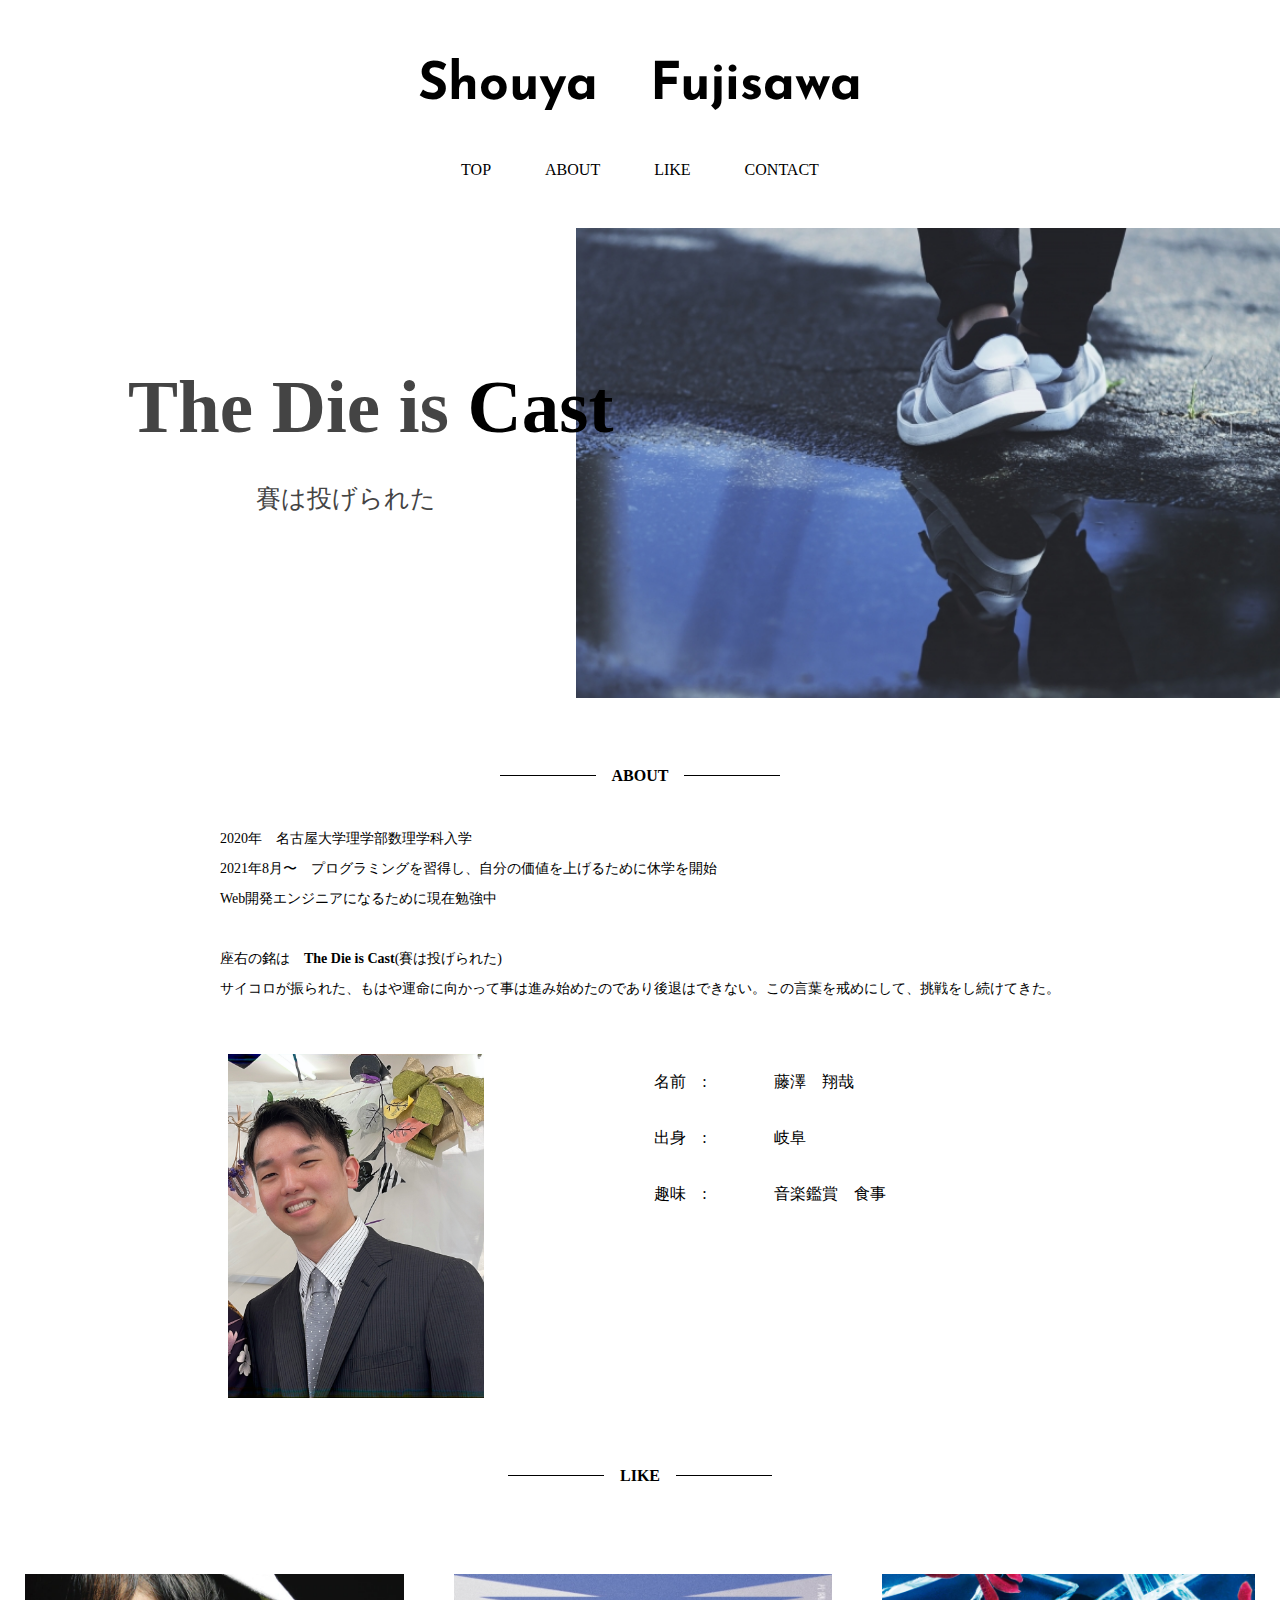
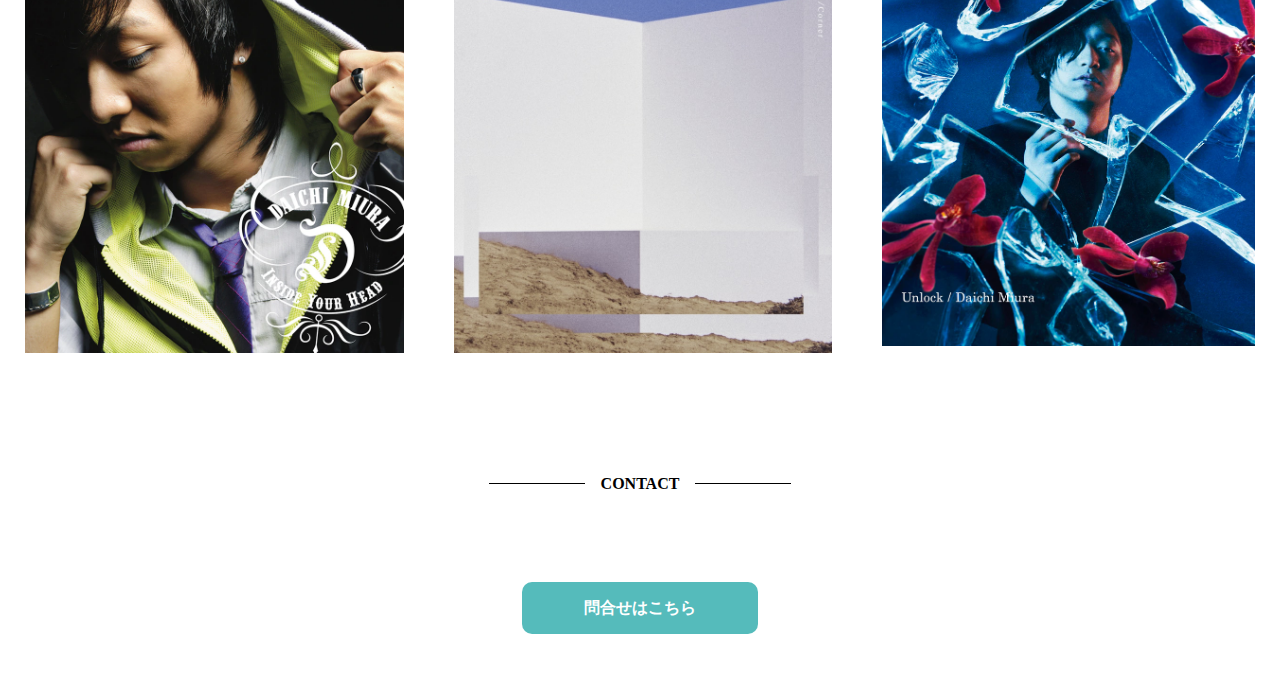
==== src/index.html @ 5d88c40e "srcディレクトリを追加" ====
<!DOCTYPE html>
<html lang="ja">
<head>
  <meta charset="UTF-8">
  <meta http-equiv="X-UA-Compatible" content="IE=edge">
  <meta name="viewport" content="width=device-width, initial-scale=1.0">
  <meta name="author" content="Shouya FUJISAWA">
  <link rel="stylesheet" href="css/reset.css">
  <link rel="stylesheet" href="css/style.css">
  <link rel="preconnect" href="https://fonts.googleapis.com">
  <link rel="preconnect" href="https://fonts.gstatic.com" crossorigin>
  <link href="https://fonts.googleapis.com/css2?family=Corinthia&family=Josefin+Sans:ital@1&display=swap"
  rel="stylesheet">
  <script src="http://ajax.googleapis.com/ajax/libs/jquery/1.8.3/jquery.min.js"></script>
  <script src="js/script.js"></script>
  <title>Shouya Fujisawa</title>
</head>
<body id="top">
  <header>
    <div class="header_wraper">
      <h1>Shouya　Fujisawa</h1>
      <nav class="main_nav">
        <ul class="nav_ul">
          <li><a href="#top">TOP</a></li>
          <li><a href="#about">ABOUT</a></li>
          <li><a href="#like">LIKE</a></li>
          <li><a href="#contact">CONTACT</a></li>
        </ul>
      </nav>
    </div>
  </header>

  <main>
    <div class="main_img">
      <img class="img_relative" src="image/mainImage.jpg" alt="">
      <h2 class="absolute_up">The Die is <span>Cast</span></h2>
      <p class="absolute_down">賽は投げられた</p>
    </div>

    <section id="about">
      <div>
        <div class="header">
          <h2 class="about_header-title">ABOUT</h2>
        </div>
        <div class="about_content">
          <div class="about_content-main">
            <p class="about_text">
              2020年　名古屋大学理学部数理学科入学　
              <br>
              2021年8月〜　プログラミングを習得し、自分の価値を上げるために休学を開始
              <br>
              Web開発エンジニアになるために現在勉強中
              <br>
              <br>
              座右の銘は　<strong>The Die is Cast</strong>(賽は投げられた)
              <br>
              サイコロが振られた、もはや運命に向かって事は進み始めたのであり後退はできない。この言葉を戒めにして、挑戦をし続けてきた。
            </p>
          </div>
          <div class="float_wraper">
              <img class="my-img" src="image/myself.jpg" alt="">
            <div class="right_content">
              <dl class="my-prof">
                <dt>名前　:</dt>
                <dd>藤澤　翔哉　</dd>
                <dt>出身　:</dt>
                <dd>岐阜</dd>
                <dt>趣味　:</dt>
                <dd>音楽鑑賞　食事</dd>
              </dl>
            </div>
          </div>
        </div>
      </div>
    </section>

    <section id="like">
      <div class="header">
        <h2 class="like_header-title">LIKE</h2>
      </div>
      <div class="like_content">
        <ul class="like_ul">
          <li><a href="https://www.youtube.com/watch?v=XDNfXLX3AtM" target="_blank"><img src="image/insideyourhead.webp" alt=""></a></li>
          <li><a href="https://www.youtube.com/watch?v=VhPa8uMTpTw" target="_blank"><img src="image/katasumi.jpg" alt=""></a></li>
          <li><a href="https://www.youtube.com/watch?v=CulN4ZhY34s" target="_blank"><img src="image/unlock.webp" alt=""></a></li>
        </ul>
      </div>
    </section>

    <section id="contact">
      <div class="header">
        <h2 class="contact_header-title">CONTACT</h2>
      </div>
      <a href="mailto:johnnyshouya@gmail.com" class="contact_btn">問合せはこちら</a>
    </section>
  </main>
</body>
</html>
---- src/css/style.css ----
header {
  display: block;
  text-align: center;
}

h1 {
  font-size: 52px;
  font-family: 'Josefin Sans', sans-serif;
  padding-top: 60px;
}

nav {
  display: block;
}

ul {
  list-style: none;
  
}

li {
  display: inline-block;
  padding: 50px 25px;
}

@media screen and (max-width: 767px) {
  li {
    display: inline-block;
    padding: 30px 25px 10px 25px;
  }
}


a {
  color: black;
  text-decoration: none;
}

a:hover{
  text-decoration: underline;
}

.main_img {
  position: relative;
}

.img_relative {
  margin: 0 0 0 auto;
  display: block;
  width: 55%;
}

@media screen and (max-width: 767px) {
  .img_relative {
    display: none;
  }
}


.absolute_up {
  color: #444444;
  position: absolute;
  top: 30%;
  left: 10%;
  font-size: 75px;
}

@media screen and (max-width: 767px) {
  .absolute_up {
    font-size: 60px;
    position: absolute;
    left: 18.5%;
    padding-top: 30px;
  }
}


.absolute_down {
  position: absolute;
  top: 55%;
  left: 20%;
  font-size: 25px;
  color: #444444;
}

@media screen and (max-width: 767px) {
  .absolute_down {
    display: none;
  }
}


span {
  color: black;
}

section {
  padding-top: 70px;
}

.header {
  display: flex;
  align-items: center;
  justify-content: center;
  padding-bottom: 40px;
}

@media screen and (max-width: 767px) {
  .header:first-child {
    display: flex;
    align-items: center;
    justify-content: center;
    padding-bottom: 40px;
    padding-top: 100px;
  }
}


.header:before, .header:after {
  border-top: 1px solid;
  content: "";
  width: 6em;
}
.header:before {
  margin-right: 1em;
}
.header:after {
  margin-left: 1em;
}

.about_content-main {
  margin: 0 auto;
  text-align: center;
}

.about_text {
  display: inline-block;
  text-align: left;
  font-size: 14px;
  line-height: 30px;
}

@media screen and (max-width: 767px) {
  .about_text {
    display: inline-block;
    text-align: left;
    font-size: 14px;
    line-height: 30px;
    padding: 0pc 10px;
  }
}

.float_wraper {
  display: flex;
  justify-content: center;
  padding-top: 50px;
}

.my-img {
  width: 20%;
  padding-right: 170px;
}

@media screen and (max-width: 767px) {
  .my-img {
    width: 20%;
    padding: 0 50px;
  }
}

.my-prof {
  display: flex;
  flex-wrap: wrap;
}

dl dt {
  width: 30%;
}
dl dd {
  width: 60%;
}

dt, dd {
  padding: 20px 0px;
}

.like_ul {
  display: flex;
}

.like_ul li {
  display: list-item;
}

li img {
  width: 100%;
}

.contact_btn {
  background-color: #55bbbb;
  width: 200px;
  display: block;
  padding: 18px;
  text-align: center;
  color: #fff;
  font-size: 16px;
  font-weight: bold;
  text-decoration: none;
  border-radius: 10px;
  margin: 50px auto;
  
}
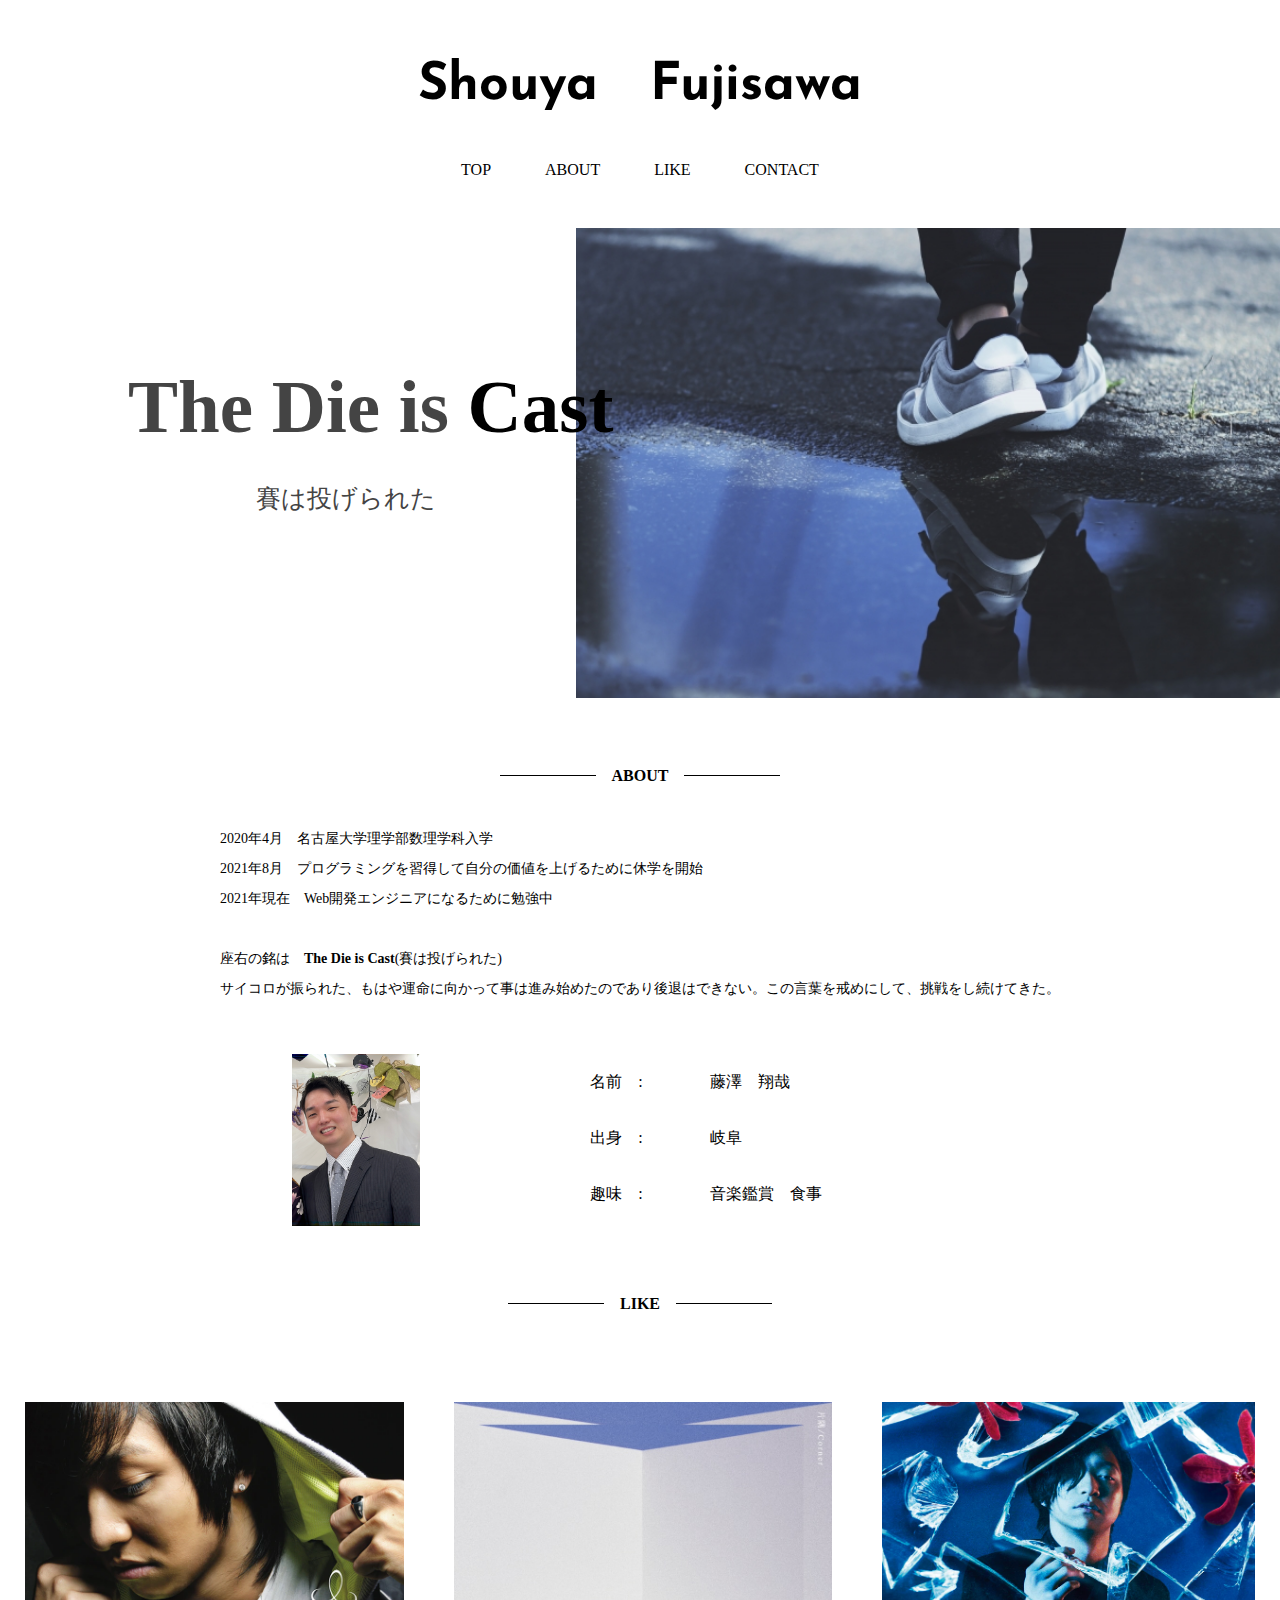
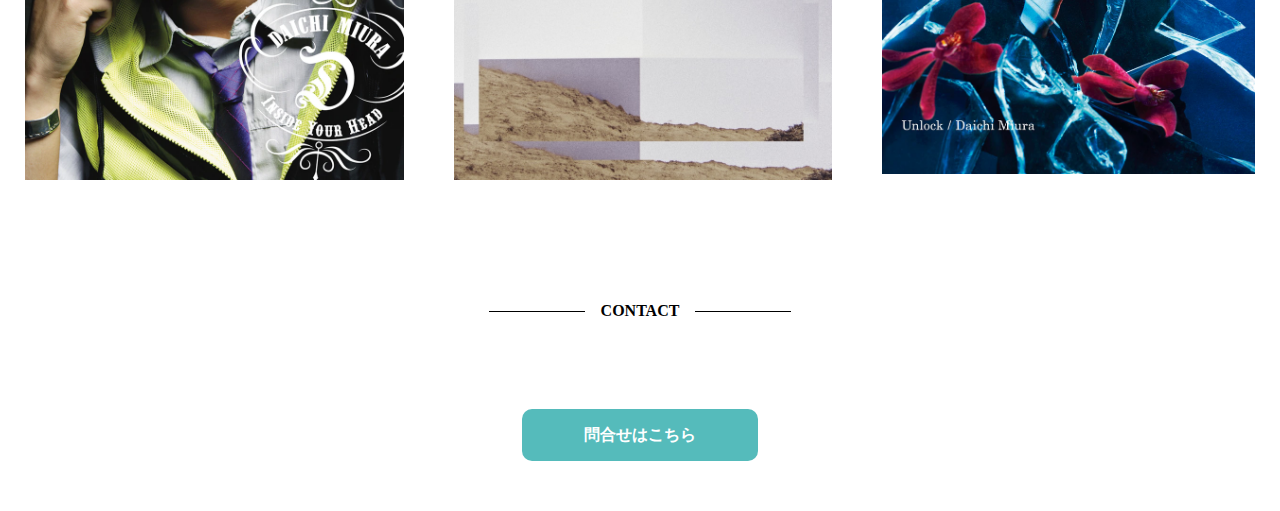
==== commit 11612908: "自己紹介欄を修正" ====
--- a/src/index.html
+++ b/src/index.html
@@ -45,11 +45,11 @@
         <div class="about_content">
           <div class="about_content-main">
             <p class="about_text">
-              2020年　名古屋大学理学部数理学科入学　
+              2020年4月　名古屋大学理学部数理学科入学　
               <br>
-              2021年8月〜　プログラミングを習得し、自分の価値を上げるために休学を開始
+              2021年8月　プログラミングを習得して自分の価値を上げるために休学を開始
               <br>
-              Web開発エンジニアになるために現在勉強中
+              2021年現在　Web開発エンジニアになるために勉強中
               <br>
               <br>
               座右の銘は　<strong>The Die is Cast</strong>(賽は投げられた)
--- a/src/css/style.css
+++ b/src/css/style.css
@@ -23,14 +23,6 @@
   padding: 50px 25px;
 }
 
-@media screen and (max-width: 767px) {
-  li {
-    display: inline-block;
-    padding: 30px 25px 10px 25px;
-  }
-}
-
-
 a {
   color: black;
   text-decoration: none;
@@ -50,13 +42,6 @@
   width: 55%;
 }
 
-@media screen and (max-width: 767px) {
-  .img_relative {
-    display: none;
-  }
-}
-
-
 .absolute_up {
   color: #444444;
   position: absolute;
@@ -65,16 +50,6 @@
   font-size: 75px;
 }
 
-@media screen and (max-width: 767px) {
-  .absolute_up {
-    font-size: 60px;
-    position: absolute;
-    left: 18.5%;
-    padding-top: 30px;
-  }
-}
-
-
 .absolute_down {
   position: absolute;
   top: 55%;
@@ -82,13 +57,6 @@
   font-size: 25px;
   color: #444444;
 }
-
-@media screen and (max-width: 767px) {
-  .absolute_down {
-    display: none;
-  }
-}
-
 
 span {
   color: black;
@@ -104,17 +72,6 @@
   justify-content: center;
   padding-bottom: 40px;
 }
-
-@media screen and (max-width: 767px) {
-  .header:first-child {
-    display: flex;
-    align-items: center;
-    justify-content: center;
-    padding-bottom: 40px;
-    padding-top: 100px;
-  }
-}
-
 
 .header:before, .header:after {
   border-top: 1px solid;
@@ -140,16 +97,6 @@
   line-height: 30px;
 }
 
-@media screen and (max-width: 767px) {
-  .about_text {
-    display: inline-block;
-    text-align: left;
-    font-size: 14px;
-    line-height: 30px;
-    padding: 0pc 10px;
-  }
-}
-
 .float_wraper {
   display: flex;
   justify-content: center;
@@ -157,15 +104,8 @@
 }
 
 .my-img {
-  width: 20%;
+  width: 10%;
   padding-right: 170px;
-}
-
-@media screen and (max-width: 767px) {
-  .my-img {
-    width: 20%;
-    padding: 0 50px;
-  }
 }
 
 .my-prof {
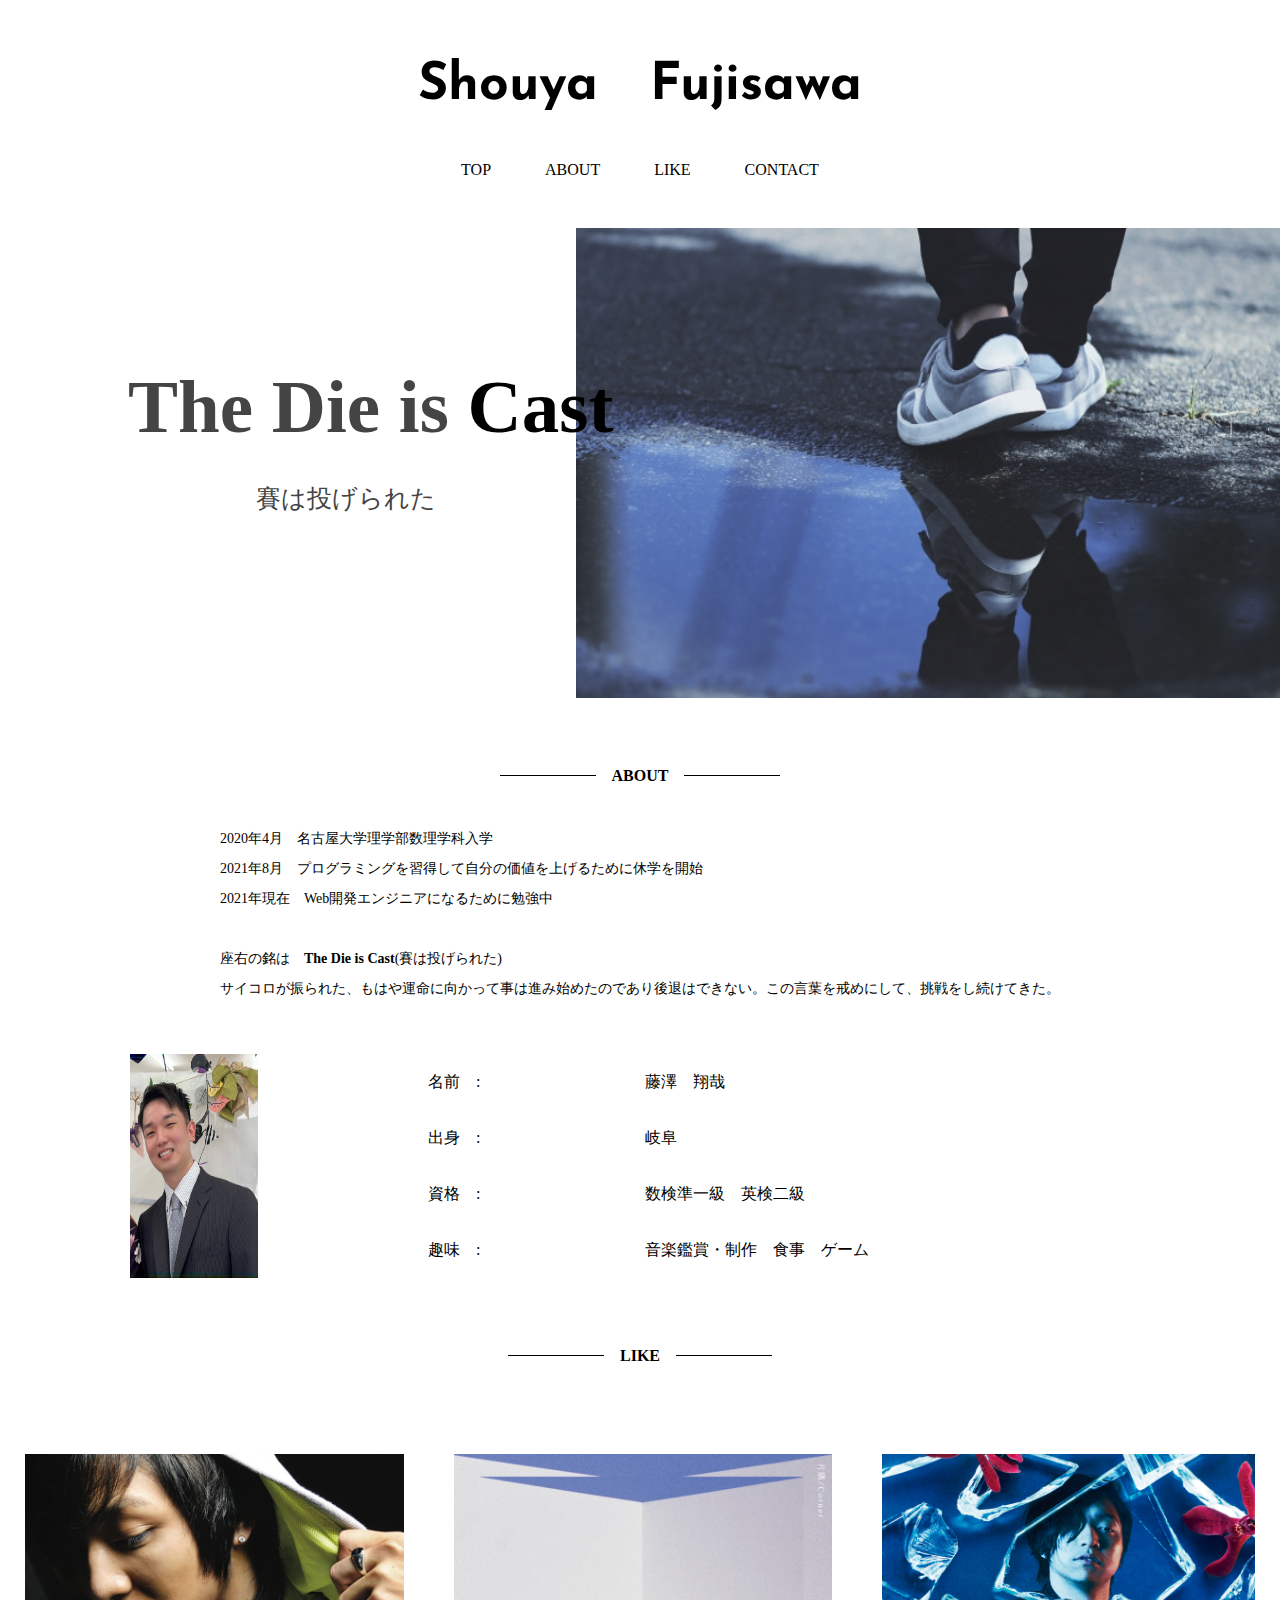
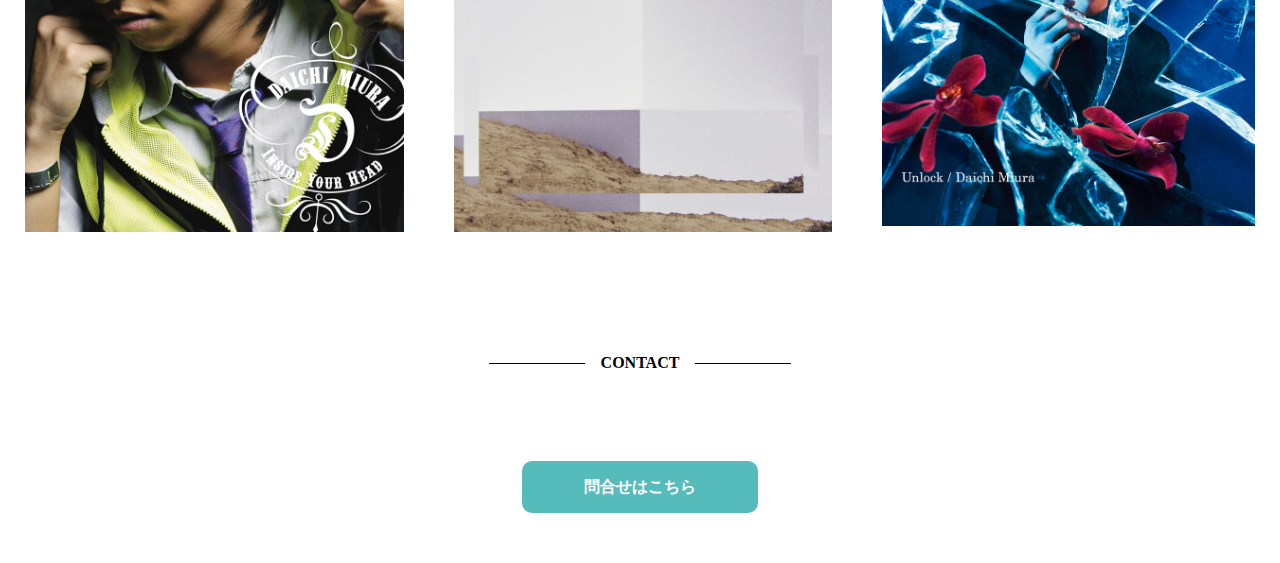
==== commit 778fdf6f: "自己紹介欄のHTMLを修正" ====
--- a/src/index.html
+++ b/src/index.html
@@ -65,8 +65,10 @@
                 <dd>藤澤　翔哉　</dd>
                 <dt>出身　:</dt>
                 <dd>岐阜</dd>
+                <dt>資格　:</dt>
+                <dd>数検準一級　英検二級</dd>
                 <dt>趣味　:</dt>
-                <dd>音楽鑑賞　食事</dd>
+                <dd>音楽鑑賞・制作　食事　ゲーム</dd>
               </dl>
             </div>
           </div>
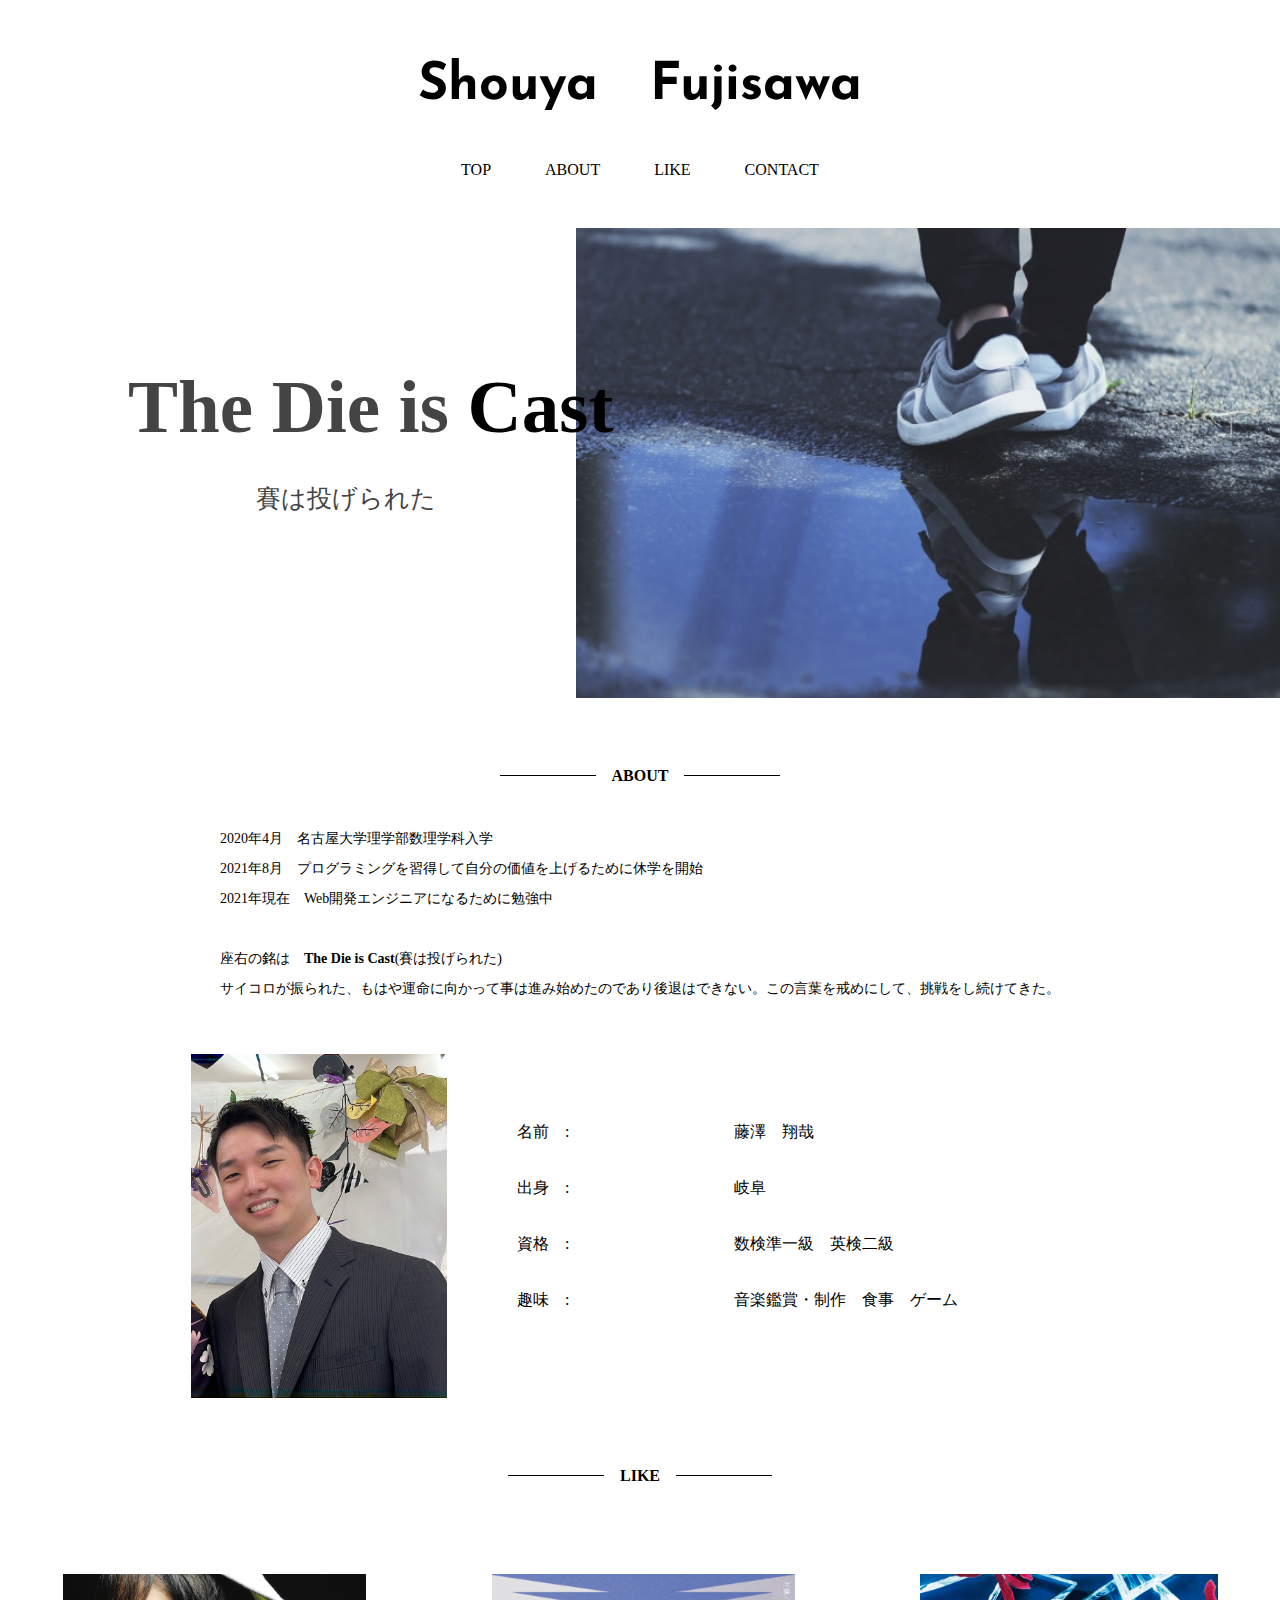
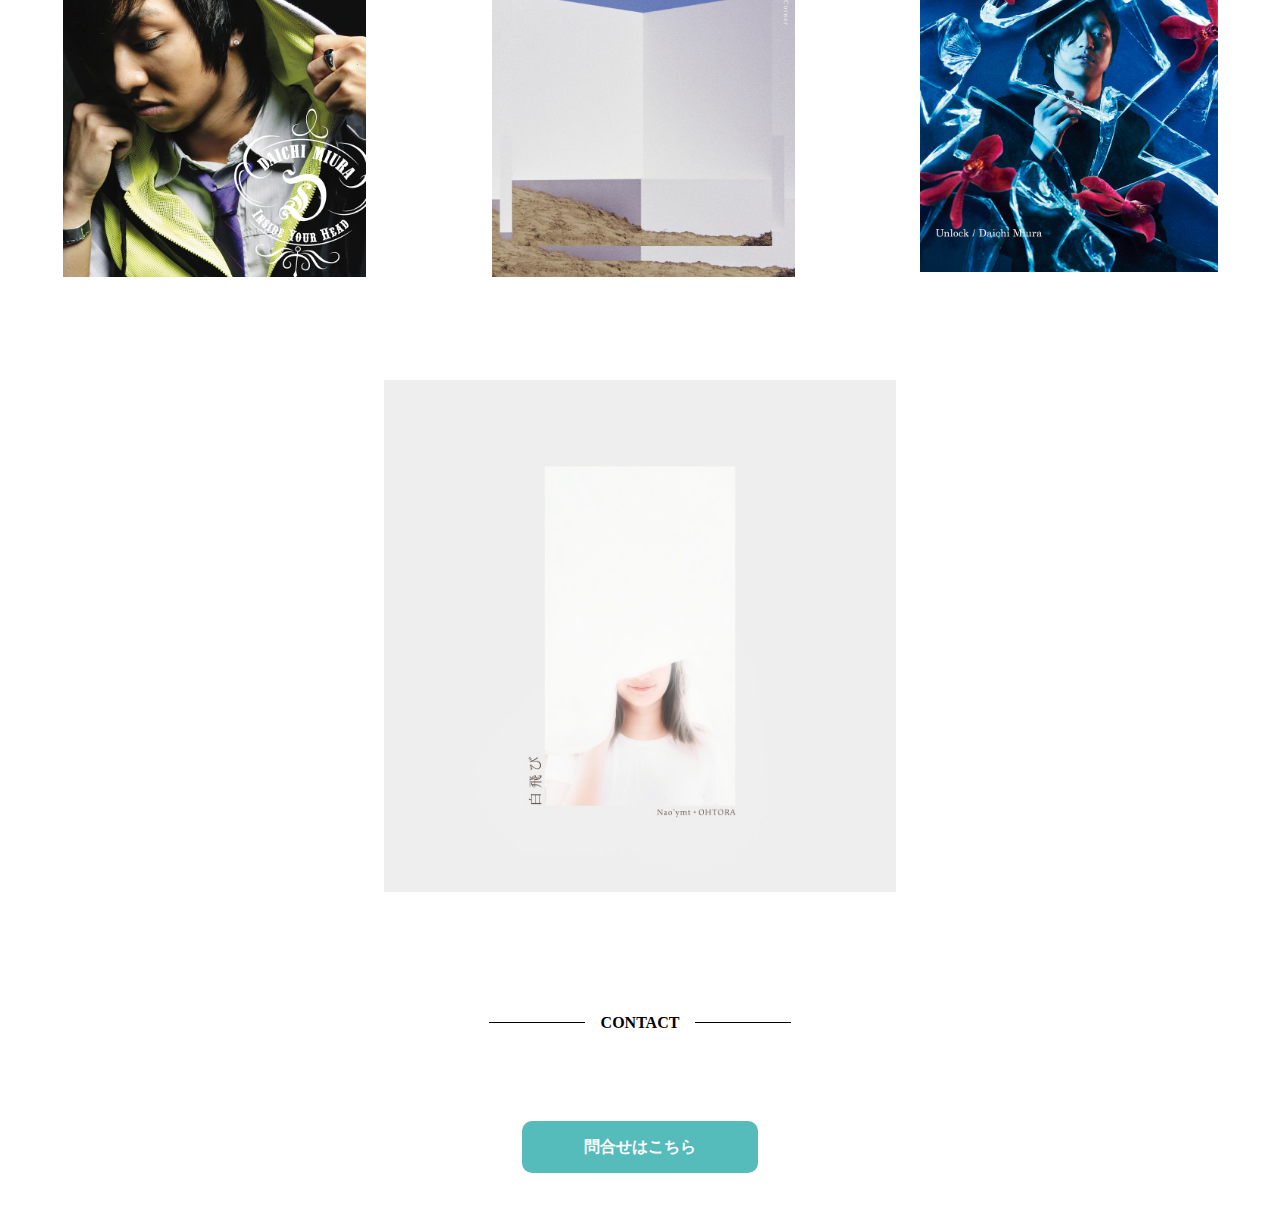
==== commit 3a8516e3: "Merge branch 'develop'" ====
--- a/src/index.html
+++ b/src/index.html
@@ -86,6 +86,9 @@
           <li><a href="https://www.youtube.com/watch?v=VhPa8uMTpTw" target="_blank"><img src="image/katasumi.jpg" alt=""></a></li>
           <li><a href="https://www.youtube.com/watch?v=CulN4ZhY34s" target="_blank"><img src="image/unlock.webp" alt=""></a></li>
         </ul>
+        <ul class="like_ul-bottom">
+          <li><a href="https://www.youtube.com/watch?v=fBi1KmcUpLw" target="_blank"><img src="image/shirotobi.jpg" alt=""></a></li>
+        </ul>
       </div>
     </section>
 
--- a/src/css/style.css
+++ b/src/css/style.css
@@ -23,6 +23,14 @@
   padding: 50px 25px;
 }
 
+@media screen and (max-width: 767px) {
+  li {
+    display: inline-block;
+    padding: 30px 25px 10px 25px;
+  }
+}
+
+
 a {
   color: black;
   text-decoration: none;
@@ -41,6 +49,13 @@
   display: block;
   width: 55%;
 }
+
+@media screen and (max-width: 767px) {
+  .img_relative {
+    display: none;
+  }
+}
+
 
 .absolute_up {
   color: #444444;
@@ -50,6 +65,16 @@
   font-size: 75px;
 }
 
+@media screen and (max-width: 767px) {
+  .absolute_up {
+    font-size: 60px;
+    position: absolute;
+    left: 18.5%;
+    padding-top: 30px;
+  }
+}
+
+
 .absolute_down {
   position: absolute;
   top: 55%;
@@ -58,6 +83,13 @@
   color: #444444;
 }
 
+@media screen and (max-width: 767px) {
+  .absolute_down {
+    display: none;
+  }
+}
+
+
 span {
   color: black;
 }
@@ -72,6 +104,17 @@
   justify-content: center;
   padding-bottom: 40px;
 }
+
+@media screen and (max-width: 767px) {
+  .header:first-child {
+    display: flex;
+    align-items: center;
+    justify-content: center;
+    padding-bottom: 40px;
+    padding-top: 100px;
+  }
+}
+
 
 .header:before, .header:after {
   border-top: 1px solid;
@@ -97,6 +140,16 @@
   line-height: 30px;
 }
 
+@media screen and (max-width: 767px) {
+  .about_text {
+    display: inline-block;
+    text-align: left;
+    font-size: 14px;
+    line-height: 30px;
+    padding: 0pc 10px;
+  }
+}
+
 .float_wraper {
   display: flex;
   justify-content: center;
@@ -104,20 +157,28 @@
 }
 
 .my-img {
-  width: 10%;
-  padding-right: 170px;
+  width: 20%;
+  padding-left: 150px;
+}
+
+@media screen and (max-width: 767px) {
+  .my-img {
+    width: 20%;
+    padding: 0 50px;
+  }
 }
 
 .my-prof {
   display: flex;
   flex-wrap: wrap;
+  padding: 50px 0px 0px 70px;
 }
 
 dl dt {
   width: 30%;
 }
 dl dd {
-  width: 60%;
+  width: 50%;
 }
 
 dt, dd {
@@ -126,14 +187,24 @@
 
 .like_ul {
   display: flex;
-}
-
-.like_ul li {
-  display: list-item;
-}
+  text-align: center;
+}
+
+.like_ul-bottom {
+  text-align: center;
+}
+
+/* .like_ul li {
+  display: flex;
+  flex-wrap: wrap;
+} */
 
 li img {
   width: 100%;
+}
+
+li img:first-child {
+  width: 80%;
 }
 
 .contact_btn {
@@ -148,5 +219,4 @@
   text-decoration: none;
   border-radius: 10px;
   margin: 50px auto;
-  
 }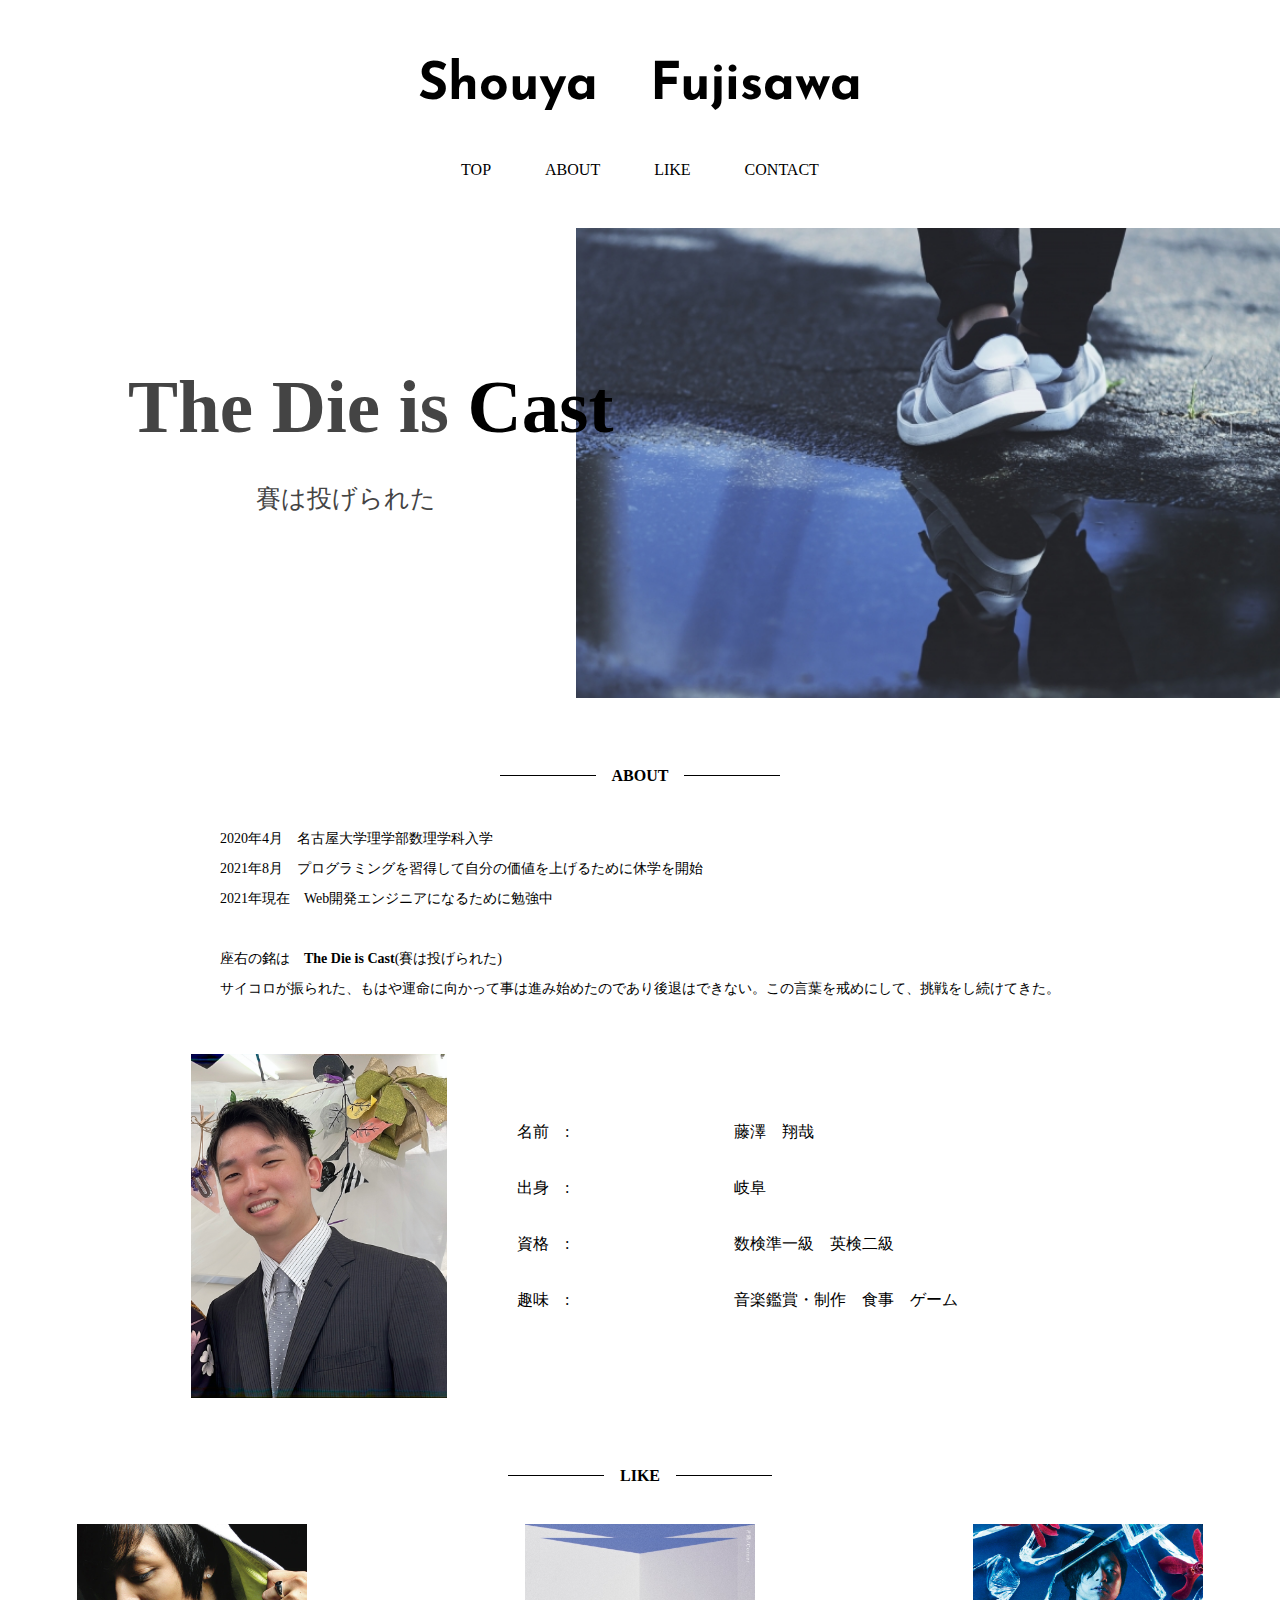
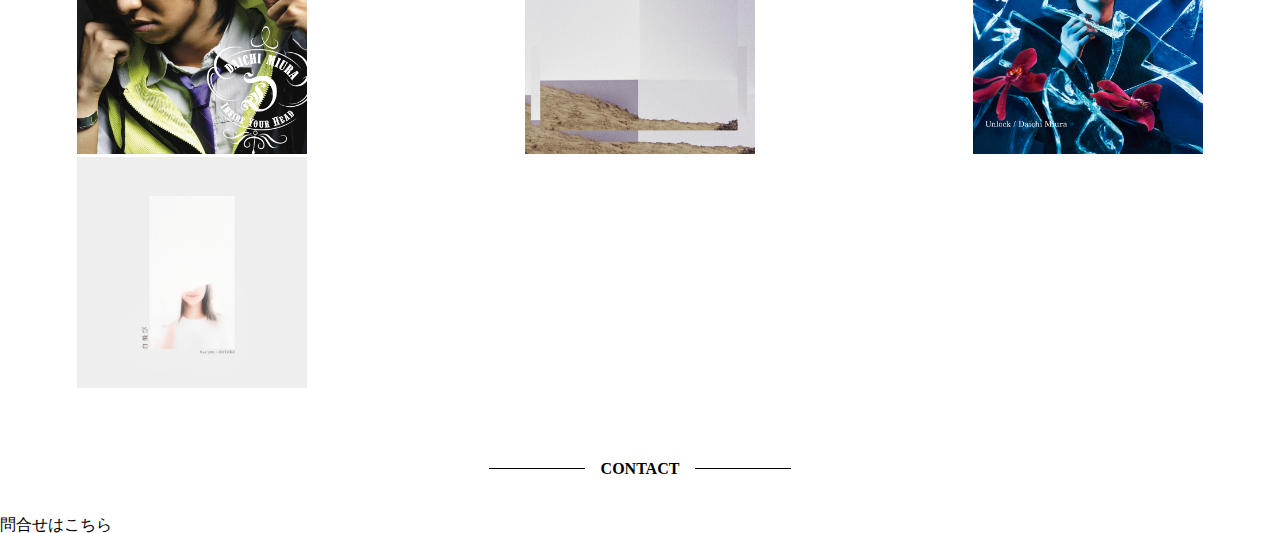
==== commit e17dc636: "like画像を二段構成にした" ====
--- a/src/index.html
+++ b/src/index.html
@@ -80,16 +80,17 @@
       <div class="header">
         <h2 class="like_header-title">LIKE</h2>
       </div>
+      <div class="test">
       <div class="like_content">
-        <ul class="like_ul">
-          <li><a href="https://www.youtube.com/watch?v=XDNfXLX3AtM" target="_blank"><img src="image/insideyourhead.webp" alt=""></a></li>
-          <li><a href="https://www.youtube.com/watch?v=VhPa8uMTpTw" target="_blank"><img src="image/katasumi.jpg" alt=""></a></li>
-          <li><a href="https://www.youtube.com/watch?v=CulN4ZhY34s" target="_blank"><img src="image/unlock.webp" alt=""></a></li>
-        </ul>
-        <ul class="like_ul-bottom">
+        <a href="https://www.youtube.com/watch?v=XDNfXLX3AtM" target="_blank"><img src="image/insideyourhead.webp" alt=""></a>
+        <a href="https://www.youtube.com/watch?v=VhPa8uMTpTw" target="_blank"><img src="image/katasumi.jpg" alt=""></a>
+        <a href="https://www.youtube.com/watch?v=CulN4ZhY34s" target="_blank"><img src="image/unlock.webp" alt=""></a>
+        <a href="https://www.youtube.com/watch?v=fBi1KmcUpLw" target="_blank"><img src="image/shirotobi.jpg" alt=""></a>
+      </div>
+      </div>
+        <!-- <ul class="like_ul-bottom">
           <li><a href="https://www.youtube.com/watch?v=fBi1KmcUpLw" target="_blank"><img src="image/shirotobi.jpg" alt=""></a></li>
-        </ul>
-      </div>
+        </ul> -->
     </section>
 
     <section id="contact">
--- a/src/css/style.css
+++ b/src/css/style.css
@@ -5,7 +5,7 @@
 
 h1 {
   font-size: 52px;
-  font-family: 'Josefin Sans', sans-serif;
+  font-family: "Josefin Sans", sans-serif;
   padding-top: 60px;
 }
 
@@ -15,7 +15,6 @@
 
 ul {
   list-style: none;
-  
 }
 
 li {
@@ -30,13 +29,12 @@
   }
 }
 
-
 a {
   color: black;
   text-decoration: none;
 }
 
-a:hover{
+a:hover {
   text-decoration: underline;
 }
 
@@ -55,7 +53,6 @@
     display: none;
   }
 }
-
 
 .absolute_up {
   color: #444444;
@@ -74,7 +71,6 @@
   }
 }
 
-
 .absolute_down {
   position: absolute;
   top: 55%;
@@ -89,7 +85,6 @@
   }
 }
 
-
 span {
   color: black;
 }
@@ -115,8 +110,8 @@
   }
 }
 
-
-.header:before, .header:after {
+.header:before,
+.header:after {
   border-top: 1px solid;
   content: "";
   width: 6em;
@@ -181,33 +176,56 @@
   width: 50%;
 }
 
-dt, dd {
+dt,
+dd {
   padding: 20px 0px;
 }
 
-.like_ul {
-  display: flex;
-  text-align: center;
-}
-
-.like_ul-bottom {
-  text-align: center;
-}
-
-/* .like_ul li {
-  display: flex;
+/* .test {
+  align-items: center;
+} */
+
+.like_content {
+  display: flex;
+  flex-direction: row;
   flex-wrap: wrap;
+  text-align: center;
+  justify-content: space-between;
+}
+
+.like_content a {
+  width: 30%;
+  height: auto;
+  
+}
+
+.like_content img {
+  width: 60%;
+}
+
+.like_content 
+
+/* .like_ul-bottom {
+  text-align: center;
 } */
 
+/* .like_ul  {
+  display: flex;
+  flex-direction: row;
+  flex-wrap: wrap;
+}
+
+
 li img {
-  width: 100%;
+  width: 30%;
 }
 
 li img:first-child {
-  width: 80%;
-}
+  width: 30%;
+} */
 
 .contact_btn {
+  position: relative;
   background-color: #55bbbb;
   width: 200px;
   display: block;
@@ -218,5 +236,5 @@
   font-weight: bold;
   text-decoration: none;
   border-radius: 10px;
-  margin: 50px auto;
-}+  margin: 100px auto;
+}
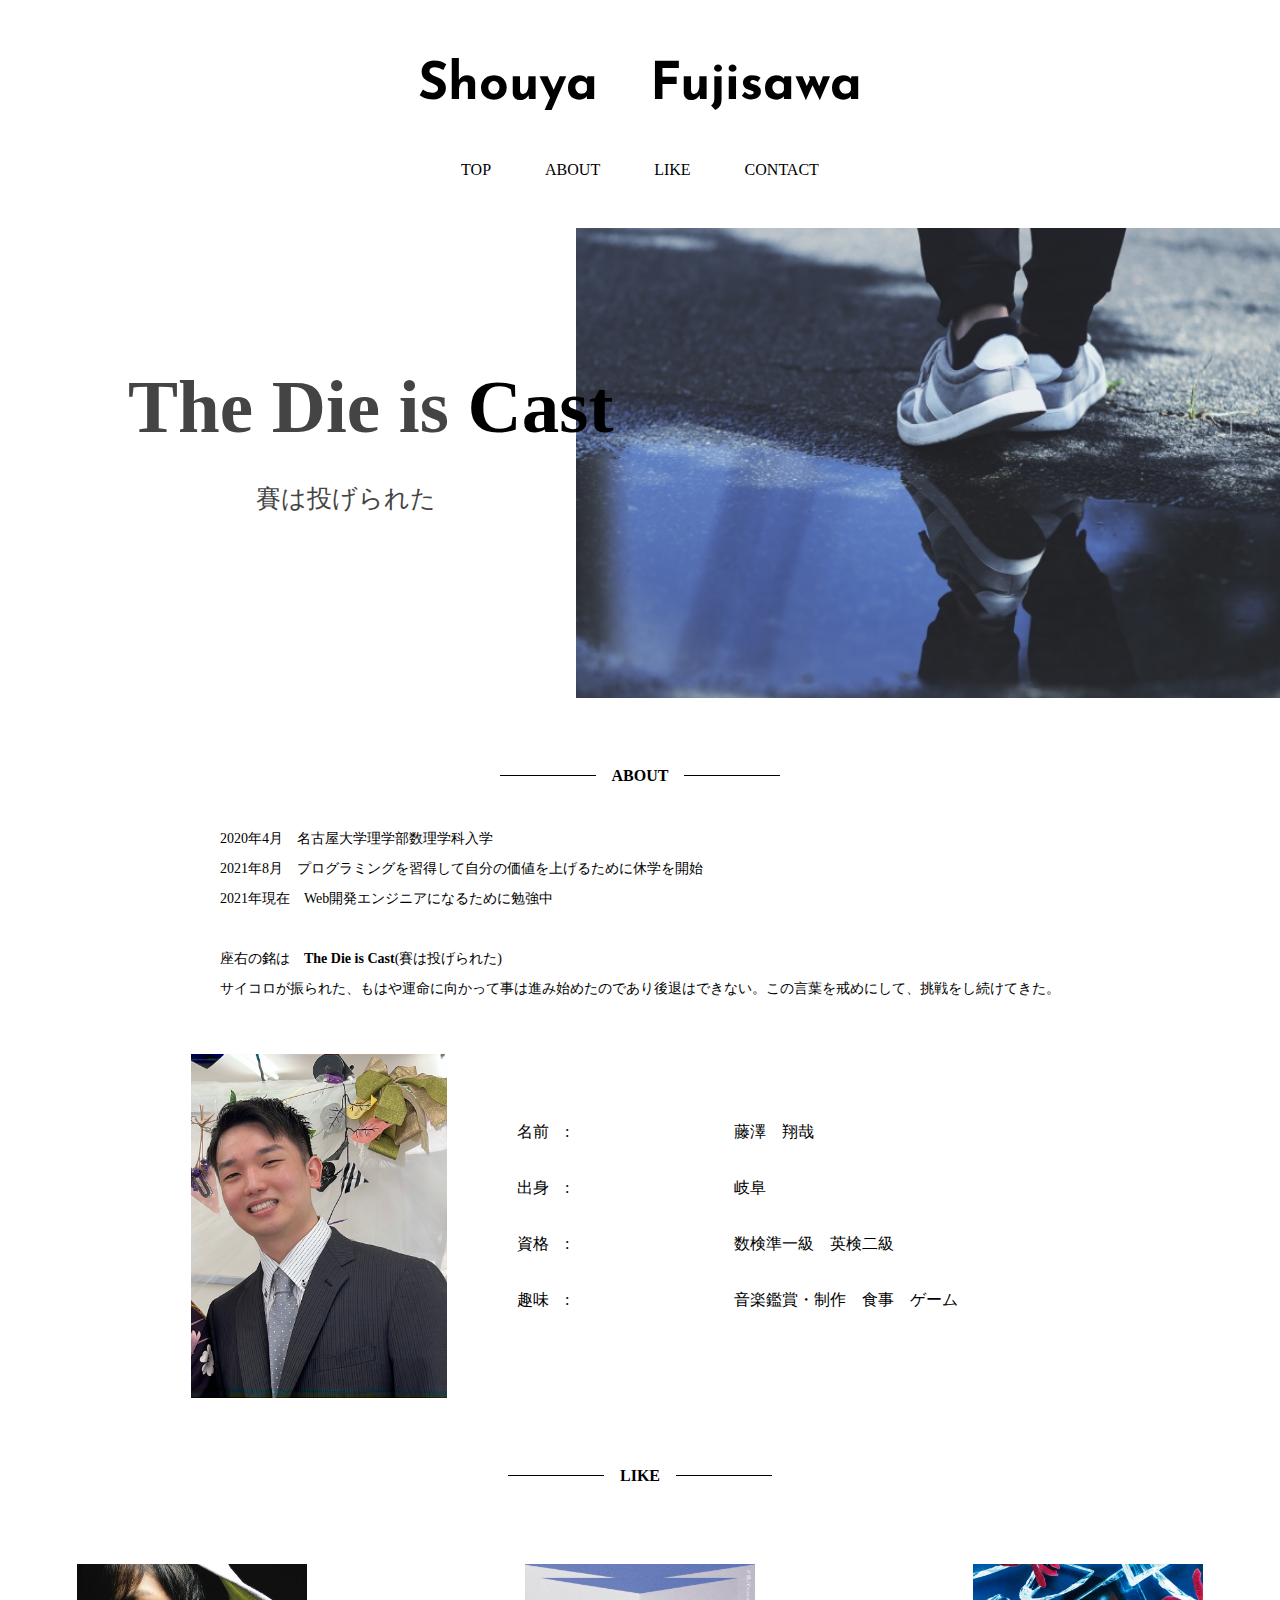
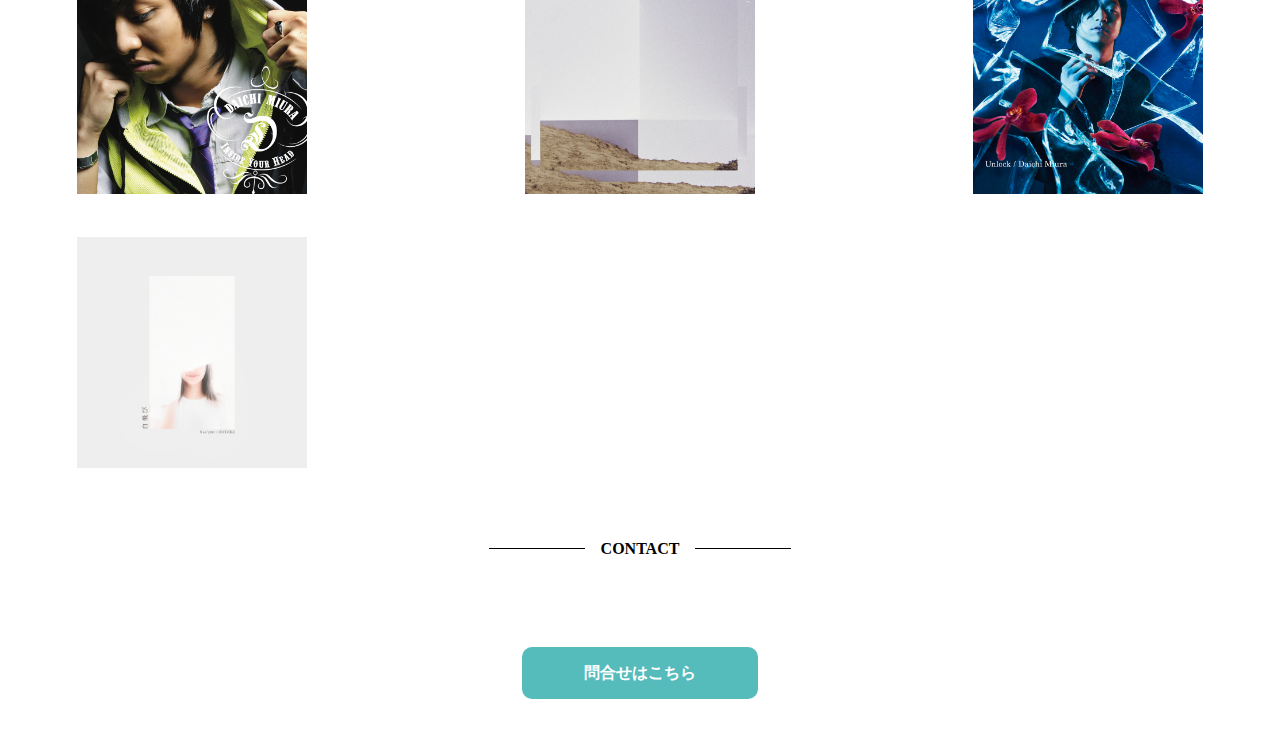
==== commit 78ba883c: "likeセクションのulをdivに変更し二段にした。再変更必要" ====
--- a/src/index.html
+++ b/src/index.html
@@ -80,13 +80,11 @@
       <div class="header">
         <h2 class="like_header-title">LIKE</h2>
       </div>
-      <div class="test">
       <div class="like_content">
         <a href="https://www.youtube.com/watch?v=XDNfXLX3AtM" target="_blank"><img src="image/insideyourhead.webp" alt=""></a>
         <a href="https://www.youtube.com/watch?v=VhPa8uMTpTw" target="_blank"><img src="image/katasumi.jpg" alt=""></a>
         <a href="https://www.youtube.com/watch?v=CulN4ZhY34s" target="_blank"><img src="image/unlock.webp" alt=""></a>
         <a href="https://www.youtube.com/watch?v=fBi1KmcUpLw" target="_blank"><img src="image/shirotobi.jpg" alt=""></a>
-      </div>
       </div>
         <!-- <ul class="like_ul-bottom">
           <li><a href="https://www.youtube.com/watch?v=fBi1KmcUpLw" target="_blank"><img src="image/shirotobi.jpg" alt=""></a></li>
--- a/src/css/style.css
+++ b/src/css/style.css
@@ -203,7 +203,6 @@
   width: 60%;
 }
 
-.like_content 
 
 /* .like_ul-bottom {
   text-align: center;
@@ -215,7 +214,6 @@
   flex-wrap: wrap;
 }
 
-
 li img {
   width: 30%;
 }
@@ -224,8 +222,11 @@
   width: 30%;
 } */
 
+img:last-child {
+  padding-top: 40px;
+}
+
 .contact_btn {
-  position: relative;
   background-color: #55bbbb;
   width: 200px;
   display: block;
@@ -236,5 +237,6 @@
   font-weight: bold;
   text-decoration: none;
   border-radius: 10px;
-  margin: 100px auto;
-}
+  margin: 50px auto;
+}
+
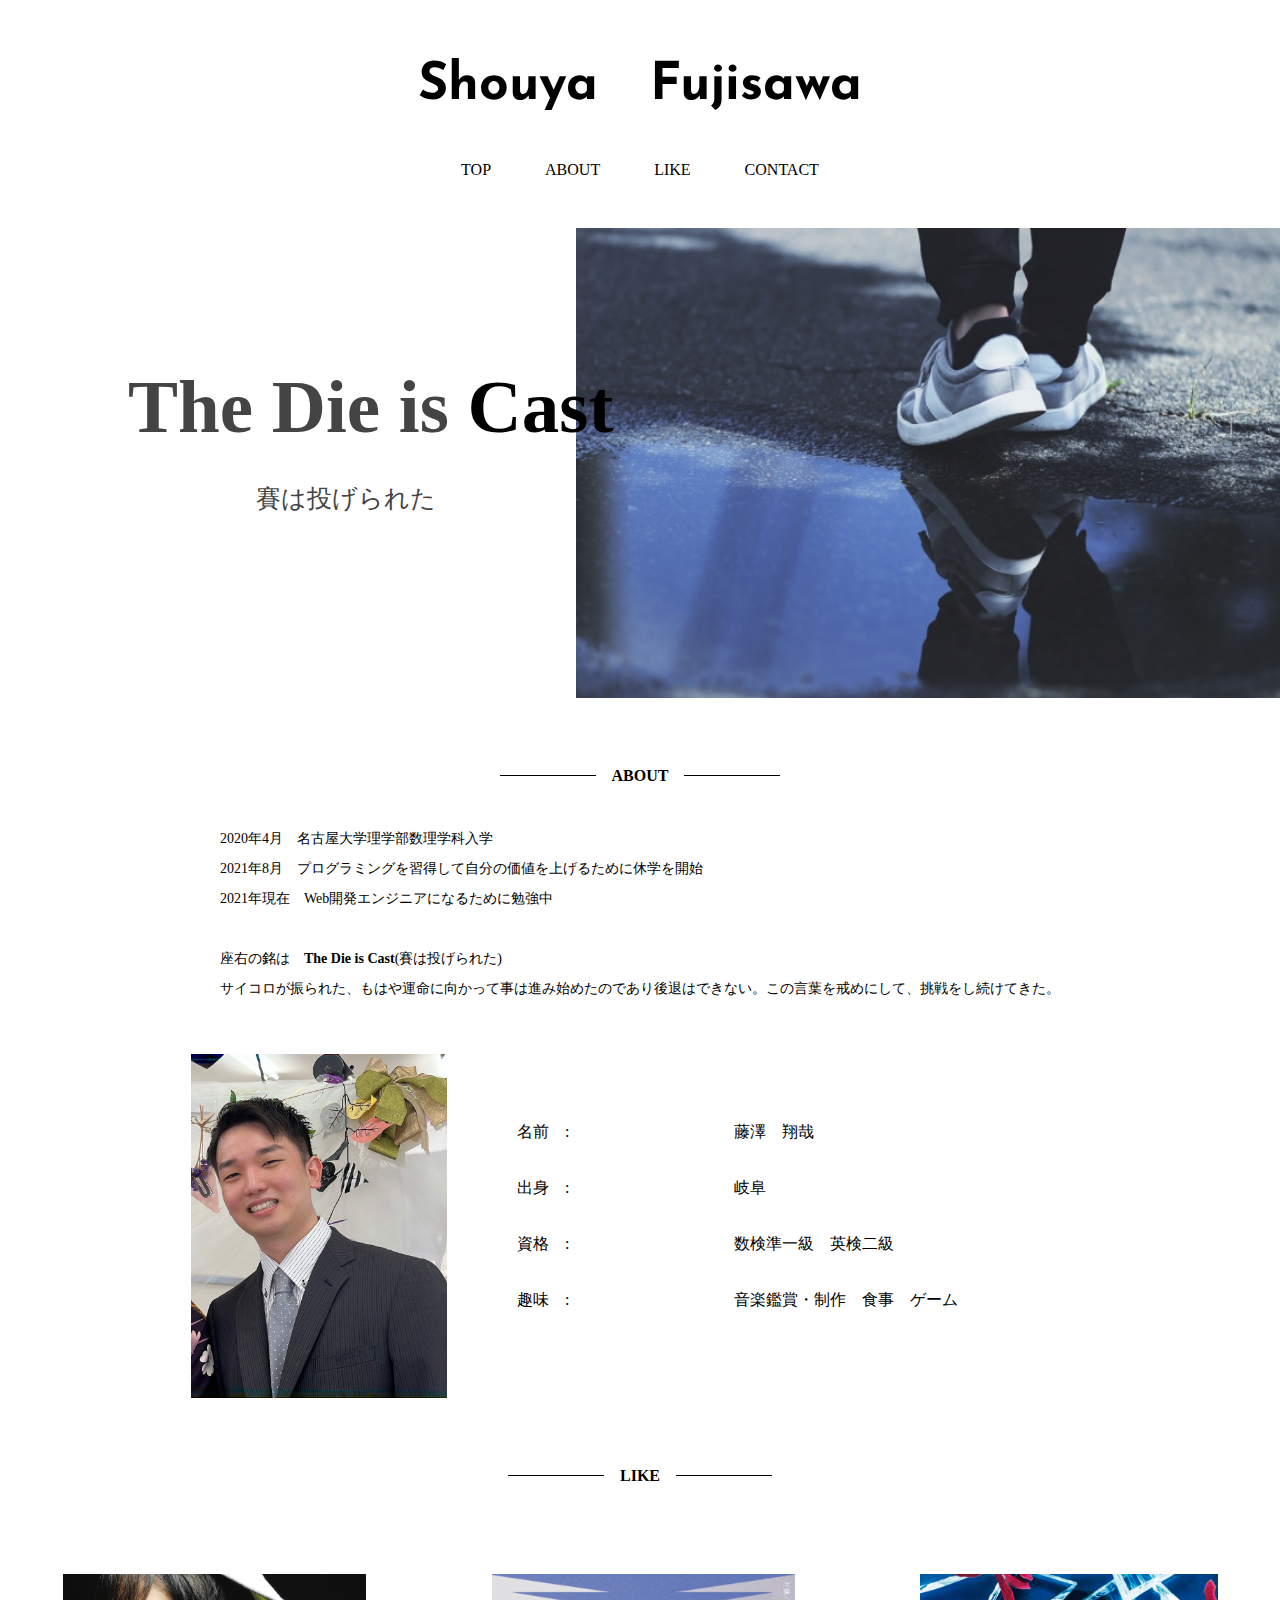
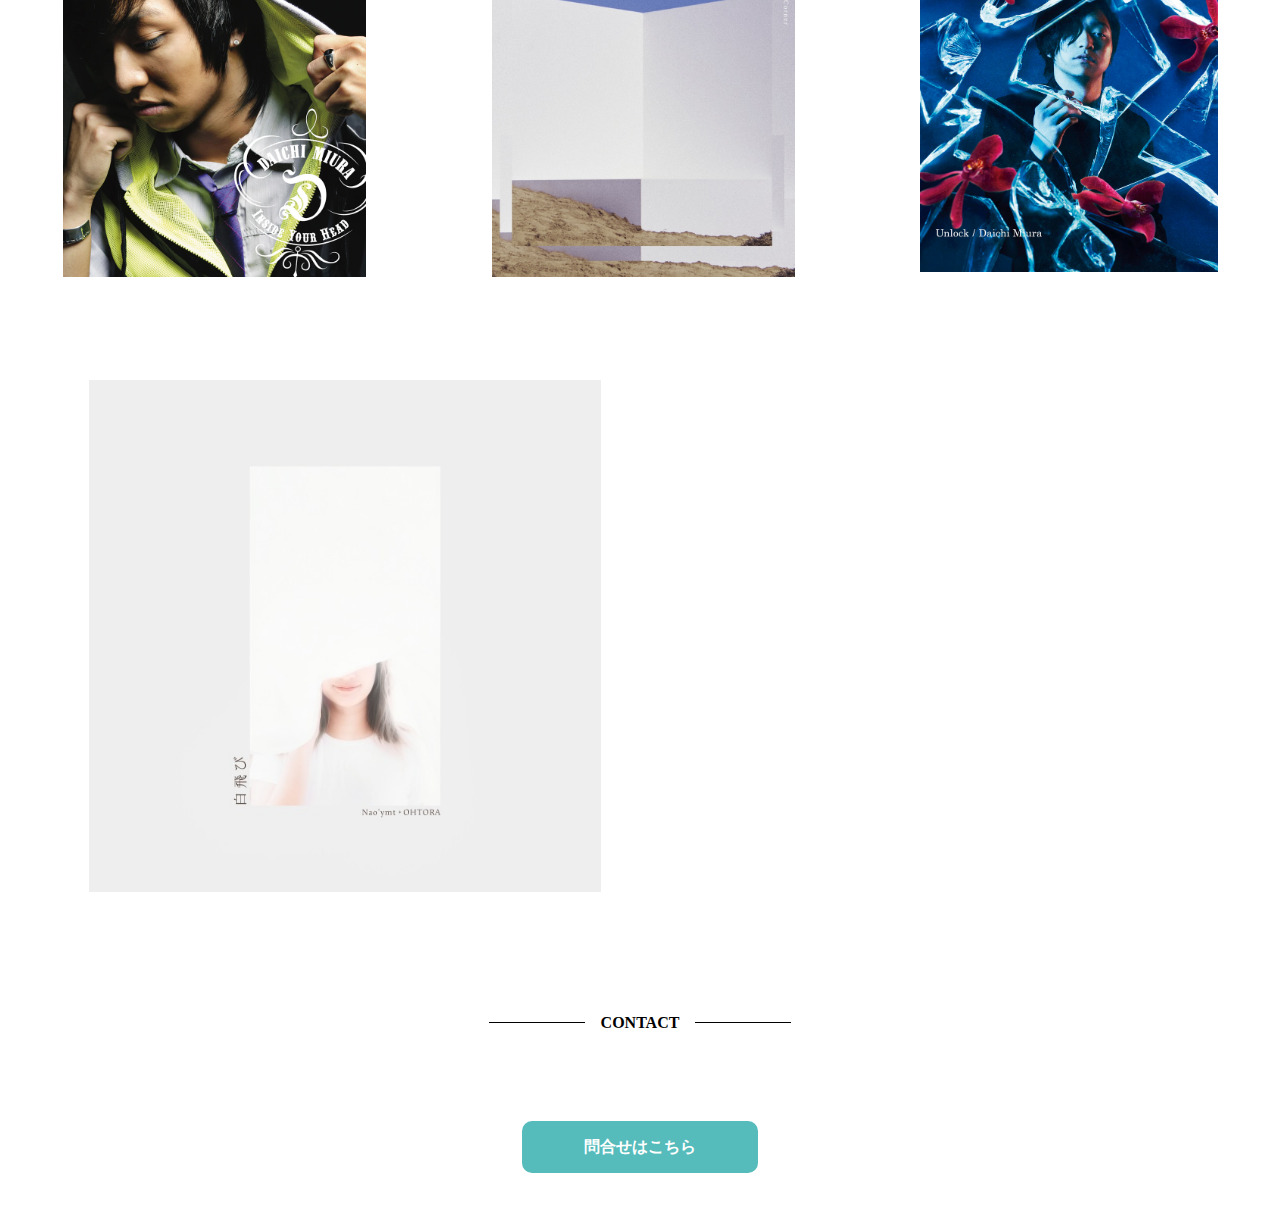
==== commit fe027e14: "ulを追加" ====
--- a/src/index.html
+++ b/src/index.html
@@ -81,14 +81,15 @@
         <h2 class="like_header-title">LIKE</h2>
       </div>
       <div class="like_content">
-        <a href="https://www.youtube.com/watch?v=XDNfXLX3AtM" target="_blank"><img src="image/insideyourhead.webp" alt=""></a>
-        <a href="https://www.youtube.com/watch?v=VhPa8uMTpTw" target="_blank"><img src="image/katasumi.jpg" alt=""></a>
-        <a href="https://www.youtube.com/watch?v=CulN4ZhY34s" target="_blank"><img src="image/unlock.webp" alt=""></a>
-        <a href="https://www.youtube.com/watch?v=fBi1KmcUpLw" target="_blank"><img src="image/shirotobi.jpg" alt=""></a>
+        <ul>
+          <li><a href="https://www.youtube.com/watch?v=XDNfXLX3AtM" target="_blank"><img src="image/insideyourhead.webp" alt=""></a></li>
+          <li><a href="https://www.youtube.com/watch?v=VhPa8uMTpTw" target="_blank"><img src="image/katasumi.jpg" alt=""></a></li>
+          <li><a href="https://www.youtube.com/watch?v=CulN4ZhY34s" target="_blank"><img src="image/unlock.webp" alt=""></a></li>
+        </ul>
+        <ul>
+          <li><a href="https://www.youtube.com/watch?v=fBi1KmcUpLw" target="_blank"><img src="image/shirotobi.jpg" alt=""></a></li>
+        </ul>
       </div>
-        <!-- <ul class="like_ul-bottom">
-          <li><a href="https://www.youtube.com/watch?v=fBi1KmcUpLw" target="_blank"><img src="image/shirotobi.jpg" alt=""></a></li>
-        </ul> -->
     </section>
 
     <section id="contact">
--- a/src/css/style.css
+++ b/src/css/style.css
@@ -181,49 +181,26 @@
   padding: 20px 0px;
 }
 
-/* .test {
-  align-items: center;
+.like_content ul {
+  display: flex;
+  text-align: center;
+}
+
+.like_content {
+  text-align: center;
+}
+
+/* .like_ul li {
+  display: flex;
+  flex-wrap: wrap;
 } */
 
-.like_content {
-  display: flex;
-  flex-direction: row;
-  flex-wrap: wrap;
-  text-align: center;
-  justify-content: space-between;
-}
-
-.like_content a {
-  width: 30%;
-  height: auto;
-  
-}
-
-.like_content img {
-  width: 60%;
-}
-
-
-/* .like_ul-bottom {
-  text-align: center;
-} */
-
-/* .like_ul  {
-  display: flex;
-  flex-direction: row;
-  flex-wrap: wrap;
-}
-
 li img {
-  width: 30%;
+  width: 100%;
 }
 
 li img:first-child {
-  width: 30%;
-} */
-
-img:last-child {
-  padding-top: 40px;
+  width: 80%;
 }
 
 .contact_btn {
@@ -239,4 +216,3 @@
   border-radius: 10px;
   margin: 50px auto;
 }
-
